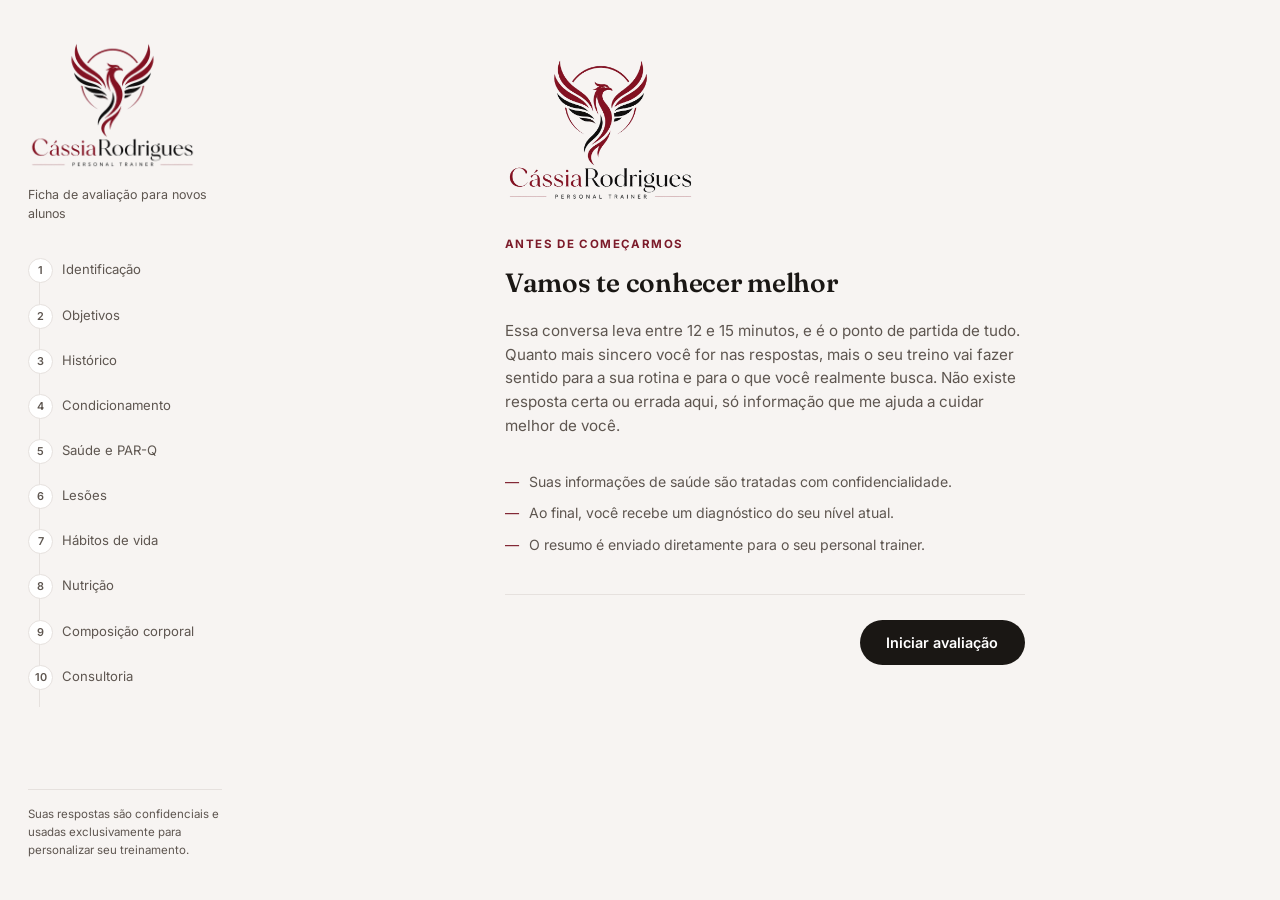
==== anamnese.html @ 3955c129 "Add files via upload" ====
<!DOCTYPE html>
<html lang="pt-BR">
<head>
<meta charset="UTF-8">
<meta name="viewport" content="width=device-width, initial-scale=1.0">
<title>Ficha de Avaliação — Anamnese do Aluno</title>
<style>
  @import url('https://fonts.googleapis.com/css2?family=Fraunces:opsz,wght@9..144,400;9..144,500;9..144,600;9..144,700&family=Inter:wght@400;500;600;700&display=swap');

  :root{
    --bg: #F7F4F2;
    --paper: #FFFFFF;
    --ink: #1A1714;
    --ink-soft: #5E5650;
    --pine: #1A1714;
    --pine-soft: #ECE7E4;
    --accent: #7C1B2A;
    --accent-soft: #F2E1E3;
    --alert: #A8591C;
    --alert-soft: #F4E6D7;
    --ok: #3E6650;
    --ok-soft: #DEEAE1;
    --line: #E6E1DE;
    --radius: 16px;
    --radius-sm: 10px;
    --shadow: 0 1px 2px rgba(26,23,20,.04), 0 8px 24px rgba(26,23,20,.06);
  }

  *{ box-sizing: border-box; }
  html,body{ margin:0; padding:0; }
  body{
    background: var(--bg);
    color: var(--ink);
    font-family: 'Inter', system-ui, -apple-system, sans-serif;
    line-height: 1.55;
    -webkit-font-smoothing: antialiased;
  }
  h1,h2,h3{ font-family:'Fraunces', serif; font-weight:600; margin:0; letter-spacing:-.01em; }

  .app{
    display: flex;
    min-height: 100vh;
  }

  /* ---------- RAIL (desktop) ---------- */
  .rail{
    width: 250px;
    flex-shrink: 0;
    padding: 2.5rem 1.75rem;
    position: sticky;
    top: 0;
    align-self: flex-start;
    height: 100vh;
    display: flex;
    flex-direction: column;
  }
  .rail-brand{
    width: 168px;
    margin-bottom: .9rem;
    display: block;
  }
  .rail-sub{
    font-size: .78rem;
    color: var(--ink-soft);
    margin-bottom: 2.25rem;
    max-width: 180px;
  }
  .rail-steps{
    list-style: none;
    margin: 0; padding: 0;
    position: relative;
  }
  .rail-steps::before{
    content:'';
    position:absolute;
    left: 11px; top: 4px; bottom: 4px;
    width: 1px;
    background: var(--line);
  }
  .rail-step{
    position: relative;
    padding: 0 0 1.55rem 2.1rem;
    font-size: .82rem;
    color: var(--ink-soft);
    transition: color .2s ease;
  }
  .rail-step::before{
    content: attr(data-num);
    position: absolute;
    left: 0; top: -1px;
    width: 23px; height: 23px;
    border-radius: 50%;
    border: 1px solid var(--line);
    background: var(--paper);
    color: var(--ink-soft);
    font-size: .68rem;
    font-weight: 600;
    display: flex;
    align-items: center;
    justify-content: center;
    transition: all .2s ease;
  }
  .rail-step.is-active{ color: var(--ink); font-weight: 600; }
  .rail-step.is-active::before{ background: var(--pine); border-color: var(--pine); color: #fff; }
  .rail-step.is-done{ color: var(--ink-soft); }
  .rail-step.is-done::before{ content:'✓'; background: var(--pine-soft); border-color: var(--pine-soft); color: var(--pine); }
  .rail-foot{
    margin-top: auto;
    font-size: .72rem;
    color: var(--ink-soft);
    border-top: 1px solid var(--line);
    padding-top: 1rem;
  }

  /* ---------- MOBILE TOP BAR ---------- */
  .topbar{ display:none; }

  /* ---------- STAGE ---------- */
  .stage{
    flex: 1;
    display: flex;
    justify-content: center;
    padding: 3.5rem 2rem 5rem;
  }
  .step{
    display:none;
    width: 100%;
    max-width: 620px;
  }
  .step.active{
    display:block;
    animation: rise .35s ease both;
  }
  @keyframes rise{
    from{ opacity:0; transform: translateY(8px); }
    to{ opacity:1; transform: translateY(0); }
  }
  @media (prefers-reduced-motion: reduce){
    .step.active{ animation:none; }
  }

  .eyebrow{
    font-size: .72rem;
    letter-spacing: .12em;
    text-transform: uppercase;
    color: var(--accent);
    font-weight: 700;
    margin-bottom: .6rem;
  }
  .step h2{ font-size: 1.65rem; color: var(--pine); margin-bottom: .4rem; }
  .step-intro{ color: var(--ink-soft); font-size: .95rem; margin-bottom: 2.1rem; max-width: 520px; }

  .field{ margin-bottom: 1.6rem; }
  .field label.flabel, .field legend{
    display:block;
    font-size: .88rem;
    font-weight: 600;
    margin-bottom: .5rem;
    color: var(--ink);
  }
  .field .hint{ font-size:.78rem; color: var(--ink-soft); margin-top: .35rem; }
  fieldset{ border:none; padding:0; margin:0; }

  input[type=text], input[type=email], input[type=tel], input[type=number], input[type=date], textarea, select{
    width: 100%;
    padding: .75rem .9rem;
    border: 1px solid var(--line);
    border-radius: var(--radius-sm);
    background: var(--paper);
    font-family: inherit;
    font-size: .95rem;
    color: var(--ink);
    transition: border-color .15s ease, box-shadow .15s ease;
  }
  textarea{ min-height: 88px; resize: vertical; }
  input:focus, textarea:focus, select:focus{
    outline: none;
    border-color: var(--pine);
    box-shadow: 0 0 0 3px var(--pine-soft);
  }

  input[type=file]{
    width: 100%;
    padding: .65rem .9rem;
    border: 1px dashed var(--line);
    border-radius: var(--radius-sm);
    background: var(--paper);
    font-family: inherit;
    font-size: .85rem;
    color: var(--ink-soft);
  }
  .foto-preview{
    margin-top: .6rem;
    display: none;
    align-items: center;
    gap: .7rem;
  }
  .foto-preview.show{ display:flex; }
  .foto-preview img{
    width: 56px; height: 56px;
    object-fit: cover;
    border-radius: var(--radius-sm);
    border: 1px solid var(--line);
  }
  .foto-preview span{ font-size: .8rem; color: var(--ink-soft); }

  .row2{ display:grid; grid-template-columns: 1fr 1fr; gap: 1rem; }

  .chip-group{ display:flex; flex-wrap:wrap; gap:.55rem; }
  .chip{ position:relative; }
  .chip input{ position:absolute; opacity:0; width:1px; height:1px; }
  .chip label{
    display:block;
    cursor:pointer;
    padding: .58rem 1.05rem;
    border: 1px solid var(--line);
    border-radius: 999px;
    font-size: .85rem;
    background: var(--paper);
    color: var(--ink);
    transition: all .15s ease;
  }
  .chip input:checked + label{
    background: var(--pine);
    border-color: var(--pine);
    color: #fff;
  }
  .chip input:focus-visible + label{ box-shadow: 0 0 0 3px var(--pine-soft); }

  .range-wrap{ display:flex; align-items:center; gap: 1rem; }
  input[type=range]{
    flex:1;
    -webkit-appearance: none;
    height: 4px;
    background: var(--line);
    border-radius: 4px;
  }
  input[type=range]::-webkit-slider-thumb{
    -webkit-appearance:none;
    width:18px; height:18px;
    border-radius:50%;
    background: var(--accent);
    cursor:pointer;
    border: 3px solid var(--paper);
    box-shadow: 0 0 0 1px var(--accent);
  }
  input[type=range]::-moz-range-thumb{
    width:18px; height:18px;
    border-radius:50%;
    background: var(--accent);
    cursor:pointer;
    border: 3px solid var(--paper);
    box-shadow: 0 0 0 1px var(--accent);
  }
  .range-value{
    min-width: 34px;
    text-align:center;
    font-weight: 700;
    color: var(--pine);
    font-size: .9rem;
  }

  .conditional{ margin-top: .9rem; padding-left: 0; border-left: 2px solid var(--pine-soft); padding-left: 1rem; }
  .hidden{ display:none !important; }

  .check-term{ display:flex; gap:.7rem; align-items:flex-start; font-size:.85rem; color: var(--ink-soft); }
  .check-term input{ margin-top: .2rem; }

  .nav-actions{
    display:flex;
    justify-content: space-between;
    align-items:center;
    margin-top: 2.4rem;
    padding-top: 1.6rem;
    border-top: 1px solid var(--line);
  }
  .btn{
    font-family: inherit;
    font-size: .9rem;
    font-weight: 600;
    padding: .8rem 1.6rem;
    border-radius: 999px;
    border: 1px solid transparent;
    cursor: pointer;
    transition: transform .12s ease, opacity .15s ease;
  }
  .btn:active{ transform: scale(.97); }
  .btn-primary{ background: var(--pine); color:#fff; }
  .btn-primary:hover{ opacity:.92; }
  .btn-ghost{ background: transparent; color: var(--ink-soft); border-color: var(--line); }
  .btn-ghost:hover{ color: var(--ink); }
  .btn-accent{ background: var(--accent); color:#fff; }
  .btn[disabled]{ opacity:.45; cursor:not-allowed; }
  .error-msg{ color: var(--alert); font-size: .8rem; margin-top:.5rem; display:none; }
  .error-msg.show{ display:block; }

  /* ---------- COVER ---------- */
  .cover-logo{
    width: 190px;
    margin-bottom: 1.6rem;
  }
  .result-logo{
    width: 86px;
    margin-bottom: 1rem;
  }
  .cover-list{ margin: 1.8rem 0 0; padding:0; list-style:none; display:grid; gap:.6rem; }
  .cover-list li{ font-size:.88rem; color: var(--ink-soft); display:flex; gap:.6rem; }
  .cover-list li::before{ content:'—'; color: var(--accent); }

  /* ---------- RESULT ---------- */
  .result-card{
    background: var(--paper);
    border: 1px solid var(--line);
    border-radius: var(--radius);
    padding: 2.4rem;
    box-shadow: var(--shadow);
  }
  .result-top{ display:flex; align-items:center; gap: 1.4rem; margin-bottom: 1.6rem; }
  .level-badge{
    width: 92px; height: 92px;
    border-radius: 50%;
    border: 2px solid var(--accent);
    display:flex; flex-direction:column; align-items:center; justify-content:center;
    flex-shrink:0;
  }
  .level-badge .lv-eyebrow{ font-size: .58rem; letter-spacing:.08em; color: var(--accent); text-transform:uppercase; font-weight:700; }
  .level-badge .lv-name{ font-family:'Fraunces',serif; font-size: .95rem; font-weight:700; color: var(--pine); text-align:center; line-height:1.1; margin-top:.15rem; }

  .flag-banner{
    display:flex; gap:.7rem; align-items:flex-start;
    padding: .95rem 1.1rem;
    border-radius: var(--radius-sm);
    font-size: .85rem;
    margin: 1.1rem 0;
  }
  .flag-alert{ background: var(--alert-soft); color: var(--alert); }
  .flag-ok{ background: var(--ok-soft); color: var(--ok); }

  .summary-grid{ display:grid; gap: .9rem; margin: 1.4rem 0; }
  .summary-row{ display:grid; grid-template-columns: 170px 1fr; gap: 1rem; font-size: .88rem; border-bottom: 1px dashed var(--line); padding-bottom: .6rem; }
  .summary-row b{ color: var(--ink-soft); font-weight: 600; }
  .summary-row span{ color: var(--ink); }

  .send-row{ display:flex; flex-wrap:wrap; gap: .7rem; margin-top: 1.8rem; }
  .toast{
    position: fixed; bottom: 1.6rem; left: 50%; transform: translateX(-50%) translateY(20px);
    background: var(--pine); color:#fff; padding: .7rem 1.3rem; border-radius: 999px;
    font-size: .85rem; opacity:0; transition: all .25s ease; pointer-events:none; z-index: 50;
  }
  .toast.show{ opacity:1; transform: translateX(-50%) translateY(0); }

  @media (max-width: 880px){
    .rail{ display:none; }
    .topbar{
      display:block;
      position: sticky; top:0; z-index: 10;
      background: var(--bg);
      padding: 1.1rem 1.4rem .9rem;
      border-bottom: 1px solid var(--line);
    }
    .topbar-row{ display:flex; justify-content:space-between; align-items:baseline; margin-bottom:.55rem; }
    .topbar-brand{ font-family:'Fraunces',serif; font-weight:600; color:var(--pine); font-size:.95rem; display:flex; align-items:center; gap:.5rem; }
    .topbar-logo-icon{ width: 24px; height:auto; }
    .topbar-step{ font-size:.75rem; color:var(--ink-soft); }
    .topbar-bar{ height:4px; background: var(--line); border-radius:4px; overflow:hidden; }
    .topbar-fill{ height:100%; background: var(--accent); width:0%; transition: width .3s ease; }
    .stage{ padding: 2.2rem 1.3rem 4rem; }
    .row2{ grid-template-columns: 1fr; }
    .summary-row{ grid-template-columns: 1fr; }
    .result-card{ padding: 1.6rem; }
  }

  @media print{
    .rail, .topbar, .nav-actions, .send-row{ display:none !important; }
    body{ background:#fff; }
    .stage{ padding: 0; }
    .result-card{ box-shadow:none; border:none; }
  }
</style>
</head>
<body>

<div class="topbar" id="topbar">
  <div class="topbar-row">
    <span class="topbar-brand"><img class="topbar-logo-icon" src="[data-uri]" alt="">Ficha de Avaliação</span>
    <span class="topbar-step" id="topbarStepLabel">Início</span>
  </div>
  <div class="topbar-bar"><div class="topbar-fill" id="topbarFill"></div></div>
</div>

<div class="app">

  <aside class="rail">
    <img class="rail-brand" src="[data-uri]" alt="Cássia Rodrigues Personal Trainer">
    <div class="rail-sub">Ficha de avaliação para novos alunos</div>
    <ol class="rail-steps" id="railSteps">
      <li class="rail-step" data-num="1" data-step="1">Identificação</li>
      <li class="rail-step" data-num="2" data-step="2">Objetivos</li>
      <li class="rail-step" data-num="3" data-step="3">Histórico</li>
      <li class="rail-step" data-num="4" data-step="4">Condicionamento</li>
      <li class="rail-step" data-num="5" data-step="5">Saúde e PAR-Q</li>
      <li class="rail-step" data-num="6" data-step="6">Lesões</li>
      <li class="rail-step" data-num="7" data-step="7">Hábitos de vida</li>
      <li class="rail-step" data-num="8" data-step="8">Nutrição</li>
      <li class="rail-step" data-num="9" data-step="9">Composição corporal</li>
      <li class="rail-step" data-num="10" data-step="10">Consultoria</li>
    </ol>
    <div class="rail-foot">Suas respostas são confidenciais e usadas exclusivamente para personalizar seu treinamento.</div>
  </aside>

  <main class="stage">
    <form id="anamneseForm" novalidate>

      <!-- STEP 0 — COVER -->
      <section class="step active" data-step="0">
        <img class="cover-logo" src="[data-uri]" alt="Cássia Rodrigues Personal Trainer">
        <div class="eyebrow">Antes de começarmos</div>
        <h2>Vamos te conhecer melhor</h2>
        <p class="step-intro">
          Essa conversa leva entre 12 e 15 minutos, e é o ponto de partida de tudo. Quanto mais sincero você
          for nas respostas, mais o seu treino vai fazer sentido para a sua rotina e para o que você realmente
          busca. Não existe resposta certa ou errada aqui, só informação que me ajuda a cuidar melhor de você.
        </p>
        <ul class="cover-list">
          <li>Suas informações de saúde são tratadas com confidencialidade.</li>
          <li>Ao final, você recebe um diagnóstico do seu nível atual.</li>
          <li>O resumo é enviado diretamente para o seu personal trainer.</li>
        </ul>
        <div class="nav-actions" style="justify-content:flex-end;">
          <button type="button" class="btn btn-primary" data-next>Iniciar avaliação</button>
        </div>
      </section>

      <!-- STEP 1 — IDENTIFICAÇÃO -->
      <section class="step" data-step="1">
        <div class="eyebrow">Bloco 01 — Identificação</div>
        <h2>Quem é você</h2>
        <p class="step-intro">Dados pessoais e rotina profissional.</p>

        <div class="field">
          <label class="flabel" for="nome">Nome completo</label>
          <input type="text" id="nome" name="nome" required autocomplete="name">
        </div>

        <div class="row2">
          <div class="field">
            <label class="flabel" for="nascimento">Data de nascimento</label>
            <input type="date" id="nascimento" name="nascimento" required>
            <div class="hint" id="idadeDisplay">Idade: —</div>
          </div>
          <div class="field">
            <label class="flabel" for="cidadeEstado">Cidade / Estado</label>
            <input type="text" id="cidadeEstado" name="cidadeEstado" placeholder="Ex.: Belém, PA">
          </div>
        </div>

        <div class="field">
          <div class="flabel">Sexo biológico (referência para cálculos de saúde)</div>
          <div class="chip-group">
            <div class="chip"><input type="radio" name="sexo" id="sexoM" value="Masculino" required><label for="sexoM">Masculino</label></div>
            <div class="chip"><input type="radio" name="sexo" id="sexoF" value="Feminino"><label for="sexoF">Feminino</label></div>
            <div class="chip"><input type="radio" name="sexo" id="sexoN" value="Prefiro não informar"><label for="sexoN">Prefiro não informar</label></div>
          </div>
        </div>

        <div class="row2">
          <div class="field">
            <label class="flabel" for="telefone">Telefone / WhatsApp</label>
            <input type="tel" id="telefone" name="telefone" placeholder="(00) 00000-0000" required>
          </div>
          <div class="field">
            <label class="flabel" for="email">E-mail</label>
            <input type="email" id="email" name="email" required>
          </div>
        </div>

        <div class="field">
          <label class="flabel" for="profissao">Profissão</label>
          <input type="text" id="profissao" name="profissao">
        </div>

        <hr style="border:none;border-top:1px solid var(--line); margin:1.8rem 0;">
        <div class="eyebrow" style="margin-bottom:1rem;">Rotina profissional</div>

        <div class="row2">
          <div class="field">
            <div class="flabel">Trabalho sentado?</div>
            <div class="chip-group">
              <div class="chip"><input type="radio" name="trabalhoSentado" id="ts1" value="Sim" required><label for="ts1">Sim</label></div>
              <div class="chip"><input type="radio" name="trabalhoSentado" id="ts2" value="Não"><label for="ts2">Não</label></div>
            </div>
          </div>
          <div class="field">
            <div class="flabel">Trabalho em pé?</div>
            <div class="chip-group">
              <div class="chip"><input type="radio" name="trabalhoEmPe" id="tp1" value="Sim" required><label for="tp1">Sim</label></div>
              <div class="chip"><input type="radio" name="trabalhoEmPe" id="tp2" value="Não"><label for="tp2">Não</label></div>
            </div>
          </div>
        </div>

        <div class="row2">
          <div class="field">
            <div class="flabel">Trabalho braçal?</div>
            <div class="chip-group">
              <div class="chip"><input type="radio" name="trabalhoBracal" id="tb1" value="Sim" required><label for="tb1">Sim</label></div>
              <div class="chip"><input type="radio" name="trabalhoBracal" id="tb2" value="Não"><label for="tb2">Não</label></div>
            </div>
          </div>
          <div class="field">
            <label class="flabel" for="horasTrabalho">Quantas horas trabalha por dia?</label>
            <input type="number" id="horasTrabalho" name="horasTrabalho" min="0" max="24" step="0.5">
          </div>
        </div>

        <div class="nav-actions">
          <button type="button" class="btn btn-ghost" data-prev>Voltar</button>
          <button type="button" class="btn btn-primary" data-next>Avançar</button>
        </div>
      </section>

      <!-- STEP 2 — OBJETIVOS -->
      <section class="step" data-step="2">
        <div class="eyebrow">Bloco 02 — Objetivos</div>
        <h2>Agora, <span class="nome-aluno">você</span>, vamos falar de objetivos</h2>
        <p class="step-intro">Isso direciona todo o planejamento — da intensidade dos treinos à forma de medir progresso.</p>

        <div class="field">
          <div class="flabel">Objetivo principal</div>
          <div class="chip-group">
            <div class="chip"><input type="checkbox" name="objetivoPrincipal" id="op1" value="Emagrecimento"><label for="op1">Emagrecimento</label></div>
            <div class="chip"><input type="checkbox" name="objetivoPrincipal" id="op2" value="Hipertrofia"><label for="op2">Hipertrofia</label></div>
            <div class="chip"><input type="checkbox" name="objetivoPrincipal" id="op3" value="Definição muscular"><label for="op3">Definição muscular</label></div>
            <div class="chip"><input type="checkbox" name="objetivoPrincipal" id="op4" value="Saúde"><label for="op4">Saúde</label></div>
            <div class="chip"><input type="checkbox" name="objetivoPrincipal" id="op5" value="Performance esportiva"><label for="op5">Performance esportiva</label></div>
            <div class="chip"><input type="checkbox" name="objetivoPrincipal" id="op6" value="Reabilitação"><label for="op6">Reabilitação</label></div>
            <div class="chip"><input type="checkbox" name="objetivoPrincipal" id="op7" value="Qualidade de vida"><label for="op7">Qualidade de vida</label></div>
          </div>
          <div class="error-msg" data-error-for="objetivoPrincipal">Selecione pelo menos um objetivo.</div>
        </div>

        <div class="field">
          <div class="flabel">Objetivos secundários</div>
          <div class="chip-group">
            <div class="chip"><input type="checkbox" name="objetivosSecundarios" id="os1" value="Melhorar postura"><label for="os1">Melhorar postura</label></div>
            <div class="chip"><input type="checkbox" name="objetivosSecundarios" id="os2" value="Melhorar mobilidade"><label for="os2">Melhorar mobilidade</label></div>
            <div class="chip"><input type="checkbox" name="objetivosSecundarios" id="os3" value="Melhorar resistência"><label for="os3">Melhorar resistência</label></div>
            <div class="chip"><input type="checkbox" name="objetivosSecundarios" id="os4" value="Melhorar força"><label for="os4">Melhorar força</label></div>
            <div class="chip"><input type="checkbox" name="objetivosSecundarios" id="os5" value="Melhorar autoestima"><label for="os5">Melhorar autoestima</label></div>
          </div>
        </div>

        <div class="field">
          <label class="flabel" for="metaEspecifica">Meta específica</label>
          <textarea id="metaEspecifica" name="metaEspecifica" placeholder="Ex.: perder 10 kg, ganhar massa muscular, correr 5 km, participar de competição..."></textarea>
        </div>

        <div class="field">
          <div class="flabel">Prazo esperado</div>
          <div class="chip-group">
            <div class="chip"><input type="radio" name="prazo" id="prazo1" value="30 dias" required><label for="prazo1">30 dias</label></div>
            <div class="chip"><input type="radio" name="prazo" id="prazo2" value="90 dias"><label for="prazo2">90 dias</label></div>
            <div class="chip"><input type="radio" name="prazo" id="prazo3" value="6 meses"><label for="prazo3">6 meses</label></div>
            <div class="chip"><input type="radio" name="prazo" id="prazo4" value="12 meses"><label for="prazo4">12 meses</label></div>
            <div class="chip"><input type="radio" name="prazo" id="prazo5" value="Sem prazo"><label for="prazo5">Sem prazo</label></div>
          </div>
        </div>

        <div class="nav-actions">
          <button type="button" class="btn btn-ghost" data-prev>Voltar</button>
          <button type="button" class="btn btn-primary" data-next>Avançar</button>
        </div>
      </section>

      <!-- STEP 3 — HISTÓRICO DE TREINAMENTO -->
      <section class="step" data-step="3">
        <div class="eyebrow">Bloco 03 — Histórico de treinamento</div>
        <h2>O que você já viveu até aqui</h2>
        <p class="step-intro">Sua experiência prévia ajuda a calibrar o ponto de partida ideal.</p>

        <div class="field">
          <div class="flabel">Você já treinou?</div>
          <div class="chip-group">
            <div class="chip"><input type="radio" name="jaTreinou" id="jt1" value="Nunca" required><label for="jt1">Nunca</label></div>
            <div class="chip"><input type="radio" name="jaTreinou" id="jt2" value="Sim"><label for="jt2">Sim</label></div>
          </div>
        </div>

        <div class="conditional hidden" id="tempoPraticaWrap">
          <div class="field">
            <div class="flabel">Há quanto tempo?</div>
            <div class="chip-group">
              <div class="chip"><input type="radio" name="tempoPratica" id="tp_a" value="Menos de 6 meses"><label for="tp_a">Menos de 6 meses</label></div>
              <div class="chip"><input type="radio" name="tempoPratica" id="tp_b" value="6 meses a 1 ano"><label for="tp_b">6 meses a 1 ano</label></div>
              <div class="chip"><input type="radio" name="tempoPratica" id="tp_c" value="1 a 3 anos"><label for="tp_c">1 a 3 anos</label></div>
              <div class="chip"><input type="radio" name="tempoPratica" id="tp_d" value="Mais de 3 anos"><label for="tp_d">Mais de 3 anos</label></div>
            </div>
          </div>
        </div>

        <div class="field">
          <div class="flabel">Já treinou com personal trainer?</div>
          <div class="chip-group">
            <div class="chip"><input type="radio" name="jaTreinouPersonal" id="jtp1" value="Sim" required><label for="jtp1">Sim</label></div>
            <div class="chip"><input type="radio" name="jaTreinouPersonal" id="jtp2" value="Não"><label for="jtp2">Não</label></div>
          </div>
        </div>

        <div class="field">
          <div class="flabel">Quantas vezes por semana treina atualmente?</div>
          <div class="chip-group">
            <div class="chip"><input type="radio" name="frequenciaAtual" id="fa0" value="0" required><label for="fa0">0</label></div>
            <div class="chip"><input type="radio" name="frequenciaAtual" id="fa1" value="1 a 2"><label for="fa1">1 a 2</label></div>
            <div class="chip"><input type="radio" name="frequenciaAtual" id="fa2" value="3 a 4"><label for="fa2">3 a 4</label></div>
            <div class="chip"><input type="radio" name="frequenciaAtual" id="fa3" value="5 ou mais"><label for="fa3">5 ou mais</label></div>
          </div>
        </div>

        <div class="field">
          <div class="flabel">Modalidades praticadas</div>
          <div class="chip-group">
            <div class="chip"><input type="checkbox" name="modalidades" id="mo1" value="Musculação"><label for="mo1">Musculação</label></div>
            <div class="chip"><input type="checkbox" name="modalidades" id="mo2" value="Corrida"><label for="mo2">Corrida</label></div>
            <div class="chip"><input type="checkbox" name="modalidades" id="mo3" value="Crossfit"><label for="mo3">Crossfit</label></div>
            <div class="chip"><input type="checkbox" name="modalidades" id="mo4" value="Futebol"><label for="mo4">Futebol</label></div>
            <div class="chip"><input type="checkbox" name="modalidades" id="mo5" value="Ciclismo"><label for="mo5">Ciclismo</label></div>
            <div class="chip"><input type="checkbox" name="modalidades" id="mo6" value="Lutas"><label for="mo6">Lutas</label></div>
            <div class="chip"><input type="checkbox" name="modalidades" id="mo7" value="Outro"><label for="mo7">Outro</label></div>
          </div>
        </div>
        <div class="field">
          <label class="flabel" for="modalidadeOutro">Se marcou "Outro", qual?</label>
          <input type="text" id="modalidadeOutro" name="modalidadeOutro">
        </div>

        <div class="nav-actions">
          <button type="button" class="btn btn-ghost" data-prev>Voltar</button>
          <button type="button" class="btn btn-primary" data-next>Avançar</button>
        </div>
      </section>

      <!-- STEP 4 — AVALIAÇÃO DE CONDICIONAMENTO -->
      <section class="step" data-step="4">
        <div class="eyebrow">Bloco 04 — Avaliação de condicionamento</div>
        <h2>Onde você está agora</h2>
        <p class="step-intro">Base para calibrar a intensidade inicial do seu treino.</p>

        <div class="field">
          <label class="flabel" for="autoavaliacaoFisica">De 0 a 10, como você avalia seu condicionamento físico hoje?</label>
          <div class="range-wrap">
            <input type="range" id="autoavaliacaoFisica" name="autoavaliacaoFisica" min="0" max="10" value="5">
            <span class="range-value" id="autoavaliacaoFisicaValue">5</span>
          </div>
        </div>

        <div class="field">
          <div class="flabel">Você consegue:</div>
          <div class="chip-group">
            <div class="chip"><input type="checkbox" name="consegue" id="cg1" value="Caminhar 30 minutos"><label for="cg1">Caminhar 30 minutos</label></div>
            <div class="chip"><input type="checkbox" name="consegue" id="cg2" value="Correr 5 minutos"><label for="cg2">Correr 5 minutos</label></div>
            <div class="chip"><input type="checkbox" name="consegue" id="cg3" value="Subir escadas sem parar"><label for="cg3">Subir escadas sem parar</label></div>
            <div class="chip"><input type="checkbox" name="consegue" id="cg4" value="Fazer 10 agachamentos"><label for="cg4">Fazer 10 agachamentos</label></div>
            <div class="chip"><input type="checkbox" name="consegue" id="cg5" value="Fazer prancha 30 segundos"><label for="cg5">Fazer prancha 30 segundos</label></div>
          </div>
        </div>

        <div class="field">
          <div class="flabel">Como classifica sua resistência?</div>
          <div class="chip-group">
            <div class="chip"><input type="radio" name="resistencia" id="re1" value="Muito baixa" required><label for="re1">Muito baixa</label></div>
            <div class="chip"><input type="radio" name="resistencia" id="re2" value="Baixa"><label for="re2">Baixa</label></div>
            <div class="chip"><input type="radio" name="resistencia" id="re3" value="Média"><label for="re3">Média</label></div>
            <div class="chip"><input type="radio" name="resistencia" id="re4" value="Boa"><label for="re4">Boa</label></div>
            <div class="chip"><input type="radio" name="resistencia" id="re5" value="Excelente"><label for="re5">Excelente</label></div>
          </div>
        </div>

        <div class="nav-actions">
          <button type="button" class="btn btn-ghost" data-prev>Voltar</button>
          <button type="button" class="btn btn-primary" data-next>Avançar</button>
        </div>
      </section>

      <!-- STEP 5 — SAÚDE E PAR-Q -->
      <section class="step" data-step="5">
        <div class="eyebrow">Bloco 05 — Saúde e PAR-Q</div>
        <h2>Vamos falar de saúde com calma, <span class="nome-aluno">você</span></h2>
        <p class="step-intro">As perguntas a seguir seguem um protocolo usado no mundo inteiro antes de qualquer pessoa começar a treinar — é proteção, não burocracia.</p>

        <div class="field">
          <div class="flabel">Possui diagnóstico de:</div>
          <div class="chip-group">
            <div class="chip"><input type="checkbox" name="diagnosticos" id="dg1" value="Hipertensão"><label for="dg1">Hipertensão</label></div>
            <div class="chip"><input type="checkbox" name="diagnosticos" id="dg2" value="Diabetes"><label for="dg2">Diabetes</label></div>
            <div class="chip"><input type="checkbox" name="diagnosticos" id="dg3" value="Asma"><label for="dg3">Asma</label></div>
            <div class="chip"><input type="checkbox" name="diagnosticos" id="dg4" value="Colesterol alto"><label for="dg4">Colesterol alto</label></div>
            <div class="chip"><input type="checkbox" name="diagnosticos" id="dg5" value="Problemas cardíacos"><label for="dg5">Problemas cardíacos</label></div>
            <div class="chip"><input type="checkbox" name="diagnosticos" id="dg6" value="Tireoide"><label for="dg6">Tireoide</label></div>
            <div class="chip"><input type="checkbox" name="diagnosticos" id="dg7" value="Ansiedade"><label for="dg7">Ansiedade</label></div>
            <div class="chip"><input type="checkbox" name="diagnosticos" id="dg8" value="Outro"><label for="dg8">Outro</label></div>
            <div class="chip"><input type="checkbox" name="diagnosticos" id="dg9" value="Não"><label for="dg9">Não</label></div>
          </div>
        </div>
        <div class="field">
          <label class="flabel" for="diagnosticoOutro">Se marcou "Outro", qual?</label>
          <input type="text" id="diagnosticoOutro" name="diagnosticoOutro">
        </div>

        <div class="row2">
          <div class="field">
            <label class="flabel" for="medicamentos">Faz uso de medicamentos? Quais?</label>
            <textarea id="medicamentos" name="medicamentos"></textarea>
          </div>
          <div class="field">
            <label class="flabel" for="cirurgias">Cirurgias realizadas? Quais e quando?</label>
            <textarea id="cirurgias" name="cirurgias"></textarea>
          </div>
        </div>

        <div class="field">
          <div class="flabel">Histórico familiar</div>
          <div class="chip-group">
            <div class="chip"><input type="checkbox" name="historicoFamiliar" id="hf1" value="Infarto"><label for="hf1">Infarto</label></div>
            <div class="chip"><input type="checkbox" name="historicoFamiliar" id="hf2" value="AVC"><label for="hf2">AVC</label></div>
            <div class="chip"><input type="checkbox" name="historicoFamiliar" id="hf3" value="Diabetes"><label for="hf3">Diabetes</label></div>
            <div class="chip"><input type="checkbox" name="historicoFamiliar" id="hf4" value="Hipertensão"><label for="hf4">Hipertensão</label></div>
            <div class="chip"><input type="checkbox" name="historicoFamiliar" id="hf5" value="Obesidade"><label for="hf5">Obesidade</label></div>
            <div class="chip"><input type="checkbox" name="historicoFamiliar" id="hf6" value="Não"><label for="hf6">Não</label></div>
          </div>
        </div>

        <hr style="border:none;border-top:1px solid var(--line); margin:1.8rem 0;">
        <div class="eyebrow" style="margin-bottom:1rem;">Questionário PAR-Q</div>

        <div class="field">
          <div class="flabel">Algum médico já disse que você possui um problema cardíaco e recomendou atividade física apenas sob supervisão?</div>
          <div class="chip-group">
            <div class="chip"><input type="radio" name="parq1" id="p1s" value="Sim" required><label for="p1s">Sim</label></div>
            <div class="chip"><input type="radio" name="parq1" id="p1n" value="Não"><label for="p1n">Não</label></div>
          </div>
        </div>
        <div class="field">
          <div class="flabel">Você sente dor no peito ao praticar atividade física?</div>
          <div class="chip-group">
            <div class="chip"><input type="radio" name="parq2" id="p2s" value="Sim" required><label for="p2s">Sim</label></div>
            <div class="chip"><input type="radio" name="parq2" id="p2n" value="Não"><label for="p2n">Não</label></div>
          </div>
        </div>
        <div class="field">
          <div class="flabel">No último mês, sentiu dor no peito mesmo sem praticar atividade física?</div>
          <div class="chip-group">
            <div class="chip"><input type="radio" name="parq3" id="p3s" value="Sim" required><label for="p3s">Sim</label></div>
            <div class="chip"><input type="radio" name="parq3" id="p3n" value="Não"><label for="p3n">Não</label></div>
          </div>
        </div>
        <div class="field">
          <div class="flabel">Você perde o equilíbrio por tontura ou já perdeu a consciência?</div>
          <div class="chip-group">
            <div class="chip"><input type="radio" name="parq4" id="p4s" value="Sim" required><label for="p4s">Sim</label></div>
            <div class="chip"><input type="radio" name="parq4" id="p4n" value="Não"><label for="p4n">Não</label></div>
          </div>
        </div>
        <div class="field">
          <div class="flabel">Possui algum problema ósseo ou articular que poderia se agravar com a atividade física?</div>
          <div class="chip-group">
            <div class="chip"><input type="radio" name="parq5" id="p5s" value="Sim" required><label for="p5s">Sim</label></div>
            <div class="chip"><input type="radio" name="parq5" id="p5n" value="Não"><label for="p5n">Não</label></div>
          </div>
        </div>
        <div class="field">
          <div class="flabel">Atualmente toma medicamento para pressão arterial ou problema cardíaco?</div>
          <div class="chip-group">
            <div class="chip"><input type="radio" name="parq6" id="p6s" value="Sim" required><label for="p6s">Sim</label></div>
            <div class="chip"><input type="radio" name="parq6" id="p6n" value="Não"><label for="p6n">Não</label></div>
          </div>
        </div>
        <div class="field">
          <div class="flabel">Conhece algum outro motivo pelo qual não deveria praticar atividade física sem orientação médica?</div>
          <div class="chip-group">
            <div class="chip"><input type="radio" name="parq7" id="p7s" value="Sim" required><label for="p7s">Sim</label></div>
            <div class="chip"><input type="radio" name="parq7" id="p7n" value="Não"><label for="p7n">Não</label></div>
          </div>
        </div>

        <div class="nav-actions">
          <button type="button" class="btn btn-ghost" data-prev>Voltar</button>
          <button type="button" class="btn btn-primary" data-next>Avançar</button>
        </div>
      </section>

      <!-- STEP 6 — LESÕES E LIMITAÇÕES -->
      <section class="step" data-step="6">
        <div class="eyebrow">Bloco 06 — Lesões e limitações</div>
        <h2>Vamos cuidar do seu corpo com atenção, <span class="nome-aluno">você</span></h2>
        <p class="step-intro">Se você carrega alguma dor ou lesão, é importante eu saber — não para te limitar, mas para treinar com você de forma inteligente.</p>

        <div class="field">
          <div class="flabel">Possui lesão atual?</div>
          <div class="chip-group">
            <div class="chip"><input type="radio" name="lesaoAtual" id="la1" value="Sim" required><label for="la1">Sim</label></div>
            <div class="chip"><input type="radio" name="lesaoAtual" id="la2" value="Não"><label for="la2">Não</label></div>
          </div>
        </div>

        <div class="conditional hidden" id="lesaoDetalheWrap">
          <div class="field">
            <div class="flabel">Região</div>
            <div class="chip-group">
              <div class="chip"><input type="checkbox" name="lesaoRegiao" id="lr1" value="Ombro"><label for="lr1">Ombro</label></div>
              <div class="chip"><input type="checkbox" name="lesaoRegiao" id="lr2" value="Coluna"><label for="lr2">Coluna</label></div>
              <div class="chip"><input type="checkbox" name="lesaoRegiao" id="lr3" value="Joelho"><label for="lr3">Joelho</label></div>
              <div class="chip"><input type="checkbox" name="lesaoRegiao" id="lr4" value="Quadril"><label for="lr4">Quadril</label></div>
              <div class="chip"><input type="checkbox" name="lesaoRegiao" id="lr5" value="Tornozelo"><label for="lr5">Tornozelo</label></div>
              <div class="chip"><input type="checkbox" name="lesaoRegiao" id="lr6" value="Outra"><label for="lr6">Outra</label></div>
            </div>
          </div>
          <div class="field">
            <label class="flabel" for="lesaoDetalhe">Detalhe (região exata, histórico, tratamento)</label>
            <textarea id="lesaoDetalhe" name="lesaoDetalhe"></textarea>
          </div>
          <div class="field">
            <label class="flabel" for="dorIntensidade">Intensidade da dor (0 = nenhuma, 10 = intensa)</label>
            <div class="range-wrap">
              <input type="range" id="dorIntensidade" name="dorIntensidade" min="0" max="10" value="3">
              <span class="range-value" id="dorIntensidadeValue">3</span>
            </div>
          </div>
        </div>

        <div class="field">
          <div class="flabel">A lesão teve diagnóstico médico?</div>
          <div class="chip-group">
            <div class="chip"><input type="radio" name="diagnosticoMedico" id="dm1" value="Sim" required><label for="dm1">Sim</label></div>
            <div class="chip"><input type="radio" name="diagnosticoMedico" id="dm2" value="Não"><label for="dm2">Não</label></div>
          </div>
        </div>

        <div class="field">
          <div class="flabel">Tem restrição de movimentos?</div>
          <div class="chip-group">
            <div class="chip"><input type="radio" name="restricaoMovimento" id="rm1" value="Sim" required><label for="rm1">Sim</label></div>
            <div class="chip"><input type="radio" name="restricaoMovimento" id="rm2" value="Não"><label for="rm2">Não</label></div>
          </div>
        </div>

        <div class="nav-actions">
          <button type="button" class="btn btn-ghost" data-prev>Voltar</button>
          <button type="button" class="btn btn-primary" data-next>Avançar</button>
        </div>
      </section>

      <!-- STEP 7 — HÁBITOS DE VIDA -->
      <section class="step" data-step="7">
        <div class="eyebrow">Bloco 07 — Hábitos de vida</div>
        <h2>Sua rotina no dia a dia</h2>
        <p class="step-intro">Sono, estresse e hidratação influenciam diretamente sua capacidade de recuperação.</p>

        <div class="row2">
          <div class="field">
            <label class="flabel" for="horasSono">Horas de sono por noite</label>
            <input type="number" id="horasSono" name="horasSono" min="0" max="14" step="0.5">
          </div>
          <div class="field">
            <div class="flabel">Qualidade do sono</div>
            <div class="chip-group">
              <div class="chip"><input type="radio" name="qualidadeSono" id="qs1" value="Boa" required><label for="qs1">Boa</label></div>
              <div class="chip"><input type="radio" name="qualidadeSono" id="qs2" value="Regular"><label for="qs2">Regular</label></div>
              <div class="chip"><input type="radio" name="qualidadeSono" id="qs3" value="Ruim"><label for="qs3">Ruim</label></div>
            </div>
          </div>
        </div>

        <div class="row2">
          <div class="field">
            <div class="flabel">Ronca?</div>
            <div class="chip-group">
              <div class="chip"><input type="radio" name="ronca" id="rc1" value="Sim" required><label for="rc1">Sim</label></div>
              <div class="chip"><input type="radio" name="ronca" id="rc2" value="Não"><label for="rc2">Não</label></div>
            </div>
          </div>
          <div class="field">
            <div class="flabel">Acorda cansado?</div>
            <div class="chip-group">
              <div class="chip"><input type="radio" name="acordaCansado" id="ac1" value="Sim" required><label for="ac1">Sim</label></div>
              <div class="chip"><input type="radio" name="acordaCansado" id="ac2" value="Não"><label for="ac2">Não</label></div>
            </div>
          </div>
        </div>

        <div class="field">
          <div class="flabel">Usa remédios para dormir?</div>
          <div class="chip-group">
            <div class="chip"><input type="radio" name="remedioDormir" id="rd1" value="Sim" required><label for="rd1">Sim</label></div>
            <div class="chip"><input type="radio" name="remedioDormir" id="rd2" value="Não"><label for="rd2">Não</label></div>
          </div>
        </div>

        <div class="field">
          <label class="flabel" for="agua">Quantos litros de água bebe por dia?</label>
          <input type="number" id="agua" name="agua" min="0" max="10" step="0.1">
        </div>

        <div class="row2">
          <div class="field">
            <div class="flabel">Consumo de álcool</div>
            <div class="chip-group">
              <div class="chip"><input type="radio" name="alcool" id="al1" value="Nunca" required><label for="al1">Nunca</label></div>
              <div class="chip"><input type="radio" name="alcool" id="al2" value="Socialmente"><label for="al2">Socialmente</label></div>
              <div class="chip"><input type="radio" name="alcool" id="al3" value="Semanalmente"><label for="al3">Semanalmente</label></div>
              <div class="chip"><input type="radio" name="alcool" id="al4" value="Frequente"><label for="al4">Frequente</label></div>
            </div>
          </div>
          <div class="field">
            <div class="flabel">Tabagismo</div>
            <div class="chip-group">
              <div class="chip"><input type="radio" name="tabagismo" id="tg1" value="Nunca" required><label for="tg1">Nunca</label></div>
              <div class="chip"><input type="radio" name="tabagismo" id="tg2" value="Ex-fumante"><label for="tg2">Ex-fumante</label></div>
              <div class="chip"><input type="radio" name="tabagismo" id="tg3" value="Fumante"><label for="tg3">Fumante</label></div>
            </div>
          </div>
        </div>

        <div class="field">
          <label class="flabel" for="estresse">Nível de estresse no dia a dia (0 a 10)</label>
          <div class="range-wrap">
            <input type="range" id="estresse" name="estresse" min="0" max="10" value="5">
            <span class="range-value" id="estresseValue">5</span>
          </div>
        </div>

        <div class="field">
          <div class="flabel">Principal fonte de estresse</div>
          <div class="chip-group">
            <div class="chip"><input type="checkbox" name="fonteEstresse" id="fe1" value="Trabalho"><label for="fe1">Trabalho</label></div>
            <div class="chip"><input type="checkbox" name="fonteEstresse" id="fe2" value="Financeiro"><label for="fe2">Financeiro</label></div>
            <div class="chip"><input type="checkbox" name="fonteEstresse" id="fe3" value="Família"><label for="fe3">Família</label></div>
            <div class="chip"><input type="checkbox" name="fonteEstresse" id="fe4" value="Estudos"><label for="fe4">Estudos</label></div>
            <div class="chip"><input type="checkbox" name="fonteEstresse" id="fe5" value="Relacionamento"><label for="fe5">Relacionamento</label></div>
          </div>
        </div>

        <div class="nav-actions">
          <button type="button" class="btn btn-ghost" data-prev>Voltar</button>
          <button type="button" class="btn btn-primary" data-next>Avançar</button>
        </div>
      </section>

      <!-- STEP 8 — NUTRIÇÃO -->
      <section class="step" data-step="8">
        <div class="eyebrow">Bloco 08 — Nutrição</div>
        <h2>Como você se alimenta</h2>
        <p class="step-intro">Treino e alimentação caminham juntos — esse bloco completa o diagnóstico.</p>

        <div class="field">
          <label class="flabel" for="refeicoesDia">Quantas refeições faz por dia?</label>
          <input type="number" id="refeicoesDia" name="refeicoesDia" min="0" max="10" step="1">
        </div>

        <div class="row2">
          <div class="field">
            <div class="flabel">Faz acompanhamento nutricional?</div>
            <div class="chip-group">
              <div class="chip"><input type="radio" name="acompanhamentoNutricional" id="an1" value="Sim" required><label for="an1">Sim</label></div>
              <div class="chip"><input type="radio" name="acompanhamentoNutricional" id="an2" value="Não"><label for="an2">Não</label></div>
            </div>
          </div>
          <div class="field">
            <div class="flabel">Consome proteína diariamente?</div>
            <div class="chip-group">
              <div class="chip"><input type="radio" name="consomeProteina" id="cp1" value="Sim" required><label for="cp1">Sim</label></div>
              <div class="chip"><input type="radio" name="consomeProteina" id="cp2" value="Não"><label for="cp2">Não</label></div>
            </div>
          </div>
        </div>

        <div class="field">
          <div class="flabel">Consome frutas e verduras regularmente?</div>
          <div class="chip-group">
            <div class="chip"><input type="radio" name="consomeFrutasVerduras" id="cf1" value="Sim" required><label for="cf1">Sim</label></div>
            <div class="chip"><input type="radio" name="consomeFrutasVerduras" id="cf2" value="Não"><label for="cf2">Não</label></div>
          </div>
        </div>

        <div class="field">
          <label class="flabel" for="restricoesAlimentares">Possui restrições alimentares? Quais?</label>
          <textarea id="restricoesAlimentares" name="restricoesAlimentares" placeholder="Ex.: intolerância à lactose, vegetarianismo, alergias..."></textarea>
        </div>

        <div class="field">
          <div class="flabel">Tem episódios de compulsão alimentar?</div>
          <div class="chip-group">
            <div class="chip"><input type="radio" name="compulsaoAlimentar" id="ca1" value="Nunca" required><label for="ca1">Nunca</label></div>
            <div class="chip"><input type="radio" name="compulsaoAlimentar" id="ca2" value="Às vezes"><label for="ca2">Às vezes</label></div>
            <div class="chip"><input type="radio" name="compulsaoAlimentar" id="ca3" value="Frequente"><label for="ca3">Frequente</label></div>
          </div>
        </div>

        <div class="field">
          <div class="flabel">Qual sua maior dificuldade alimentar?</div>
          <div class="chip-group">
            <div class="chip"><input type="checkbox" name="dificuldadeAlimentar" id="da1" value="Doces"><label for="da1">Doces</label></div>
            <div class="chip"><input type="checkbox" name="dificuldadeAlimentar" id="da2" value="Álcool"><label for="da2">Álcool</label></div>
            <div class="chip"><input type="checkbox" name="dificuldadeAlimentar" id="da3" value="Lanches"><label for="da3">Lanches</label></div>
            <div class="chip"><input type="checkbox" name="dificuldadeAlimentar" id="da4" value="Falta de organização"><label for="da4">Falta de organização</label></div>
            <div class="chip"><input type="checkbox" name="dificuldadeAlimentar" id="da5" value="Fome emocional"><label for="da5">Fome emocional</label></div>
          </div>
        </div>

        <div class="nav-actions">
          <button type="button" class="btn btn-ghost" data-prev>Voltar</button>
          <button type="button" class="btn btn-primary" data-next>Avançar</button>
        </div>
      </section>

      <!-- STEP 9 — COMPOSIÇÃO CORPORAL -->
      <section class="step" data-step="9">
        <div class="eyebrow">Bloco 09 — Composição corporal</div>
        <h2>Como você se vê hoje</h2>
        <p class="step-intro">Esses dados ajudam a traçar metas realistas e mensuráveis.</p>

        <div class="row2">
          <div class="field">
            <label class="flabel" for="peso">Peso (kg)</label>
            <input type="number" id="peso" name="peso" min="20" max="300" step="0.1" required>
          </div>
          <div class="field">
            <label class="flabel" for="altura">Altura (cm)</label>
            <input type="number" id="altura" name="altura" min="100" max="250" step="1" required>
          </div>
        </div>

        <div class="nav-actions">
          <button type="button" class="btn btn-ghost" data-prev>Voltar</button>
          <button type="button" class="btn btn-primary" data-next>Avançar</button>
        </div>
      </section>

      <!-- STEP 10 — CONSULTORIA -->
      <section class="step" data-step="10">
        <div class="eyebrow">Bloco 10 — Consultoria</div>
        <h2>Como encaixar o treino na sua rotina</h2>
        <p class="step-intro">Última etapa. Vamos alinhar dias, tempo disponível, local e equipamentos.</p>

        <div class="field">
          <div class="flabel">Quantos dias por semana consegue treinar?</div>
          <div class="chip-group">
            <div class="chip"><input type="radio" name="diasTreino" id="dt1" value="1" required><label for="dt1">1</label></div>
            <div class="chip"><input type="radio" name="diasTreino" id="dt2" value="2"><label for="dt2">2</label></div>
            <div class="chip"><input type="radio" name="diasTreino" id="dt3" value="3"><label for="dt3">3</label></div>
            <div class="chip"><input type="radio" name="diasTreino" id="dt4" value="4"><label for="dt4">4</label></div>
            <div class="chip"><input type="radio" name="diasTreino" id="dt5" value="5"><label for="dt5">5</label></div>
            <div class="chip"><input type="radio" name="diasTreino" id="dt6" value="6"><label for="dt6">6</label></div>
            <div class="chip"><input type="radio" name="diasTreino" id="dt7" value="7"><label for="dt7">7</label></div>
          </div>
        </div>

        <div class="field">
          <div class="flabel">Quanto tempo possui por treino?</div>
          <div class="chip-group">
            <div class="chip"><input type="radio" name="tempoPorTreino" id="tt1" value="30 min" required><label for="tt1">30 min</label></div>
            <div class="chip"><input type="radio" name="tempoPorTreino" id="tt2" value="45 min"><label for="tt2">45 min</label></div>
            <div class="chip"><input type="radio" name="tempoPorTreino" id="tt3" value="60 min"><label for="tt3">60 min</label></div>
            <div class="chip"><input type="radio" name="tempoPorTreino" id="tt4" value="90 min"><label for="tt4">90 min</label></div>
          </div>
        </div>

        <div class="field">
          <div class="flabel">Onde irá treinar?</div>
          <div class="chip-group">
            <div class="chip"><input type="checkbox" name="localTreino" id="lt1" value="Academia"><label for="lt1">Academia</label></div>
            <div class="chip"><input type="checkbox" name="localTreino" id="lt2" value="Casa"><label for="lt2">Casa</label></div>
            <div class="chip"><input type="checkbox" name="localTreino" id="lt3" value="Condomínio"><label for="lt3">Condomínio</label></div>
            <div class="chip"><input type="checkbox" name="localTreino" id="lt4" value="Parque"><label for="lt4">Parque</label></div>
          </div>
          <div class="error-msg" data-error-for="localTreino">Selecione pelo menos um local.</div>
        </div>

        <div class="field">
          <div class="flabel">Equipamentos disponíveis</div>
          <div class="chip-group">
            <div class="chip"><input type="checkbox" name="equipamentos" id="eq1" value="Academia completa"><label for="eq1">Academia completa</label></div>
            <div class="chip"><input type="checkbox" name="equipamentos" id="eq2" value="Halteres"><label for="eq2">Halteres</label></div>
            <div class="chip"><input type="checkbox" name="equipamentos" id="eq3" value="Barra"><label for="eq3">Barra</label></div>
            <div class="chip"><input type="checkbox" name="equipamentos" id="eq4" value="Elásticos"><label for="eq4">Elásticos</label></div>
            <div class="chip"><input type="checkbox" name="equipamentos" id="eq5" value="Esteira"><label for="eq5">Esteira</label></div>
            <div class="chip"><input type="checkbox" name="equipamentos" id="eq6" value="Bicicleta"><label for="eq6">Bicicleta</label></div>
            <div class="chip"><input type="checkbox" name="equipamentos" id="eq7" value="Nenhum"><label for="eq7">Nenhum</label></div>
          </div>
        </div>

        <div class="field">
          <div class="flabel">O que mais pode atrapalhar seus resultados?</div>
          <div class="chip-group">
            <div class="chip"><input type="checkbox" name="obstaculos" id="ob1" value="Falta de tempo"><label for="ob1">Falta de tempo</label></div>
            <div class="chip"><input type="checkbox" name="obstaculos" id="ob2" value="Falta de motivação"><label for="ob2">Falta de motivação</label></div>
            <div class="chip"><input type="checkbox" name="obstaculos" id="ob3" value="Alimentação"><label for="ob3">Alimentação</label></div>
            <div class="chip"><input type="checkbox" name="obstaculos" id="ob4" value="Dor"><label for="ob4">Dor</label></div>
            <div class="chip"><input type="checkbox" name="obstaculos" id="ob5" value="Viagens"><label for="ob5">Viagens</label></div>
            <div class="chip"><input type="checkbox" name="obstaculos" id="ob6" value="Rotina de trabalho"><label for="ob6">Rotina de trabalho</label></div>
          </div>
        </div>

        <div class="field">
          <label class="flabel" for="observacoesFinais">Algo mais que gostaria de compartilhar antes de começarmos?</label>
          <textarea id="observacoesFinais" name="observacoesFinais"></textarea>
        </div>

        <div class="field">
          <label class="check-term">
            <input type="checkbox" id="termo" name="termo" required>
            <span>Declaro que as informações prestadas nesta anamnese são verdadeiras e estou ciente de que elas serão usadas para o planejamento seguro do meu treinamento.</span>
          </label>
        </div>

        <div class="nav-actions">
          <button type="button" class="btn btn-ghost" data-prev>Voltar</button>
          <button type="button" class="btn btn-accent" id="gerarBtn">Gerar meu diagnóstico</button>
        </div>
      </section>

      <!-- STEP 11 — RESULTADO -->
      <section class="step" data-step="11">
        <img class="result-logo" src="[data-uri]" alt="">
        <div class="eyebrow">Diagnóstico</div>
        <h2>Pronto, <span class="nome-aluno">você</span>!</h2>
        <p class="step-intro" style="margin-bottom:1.6rem;">Aqui está o seu raio-x atual — e a partir dele eu já sei por onde começar com você.</p>

        <div class="result-card">
          <div class="result-top">
            <div class="level-badge">
              <span class="lv-eyebrow">Nível</span>
              <span class="lv-name" id="lvName">—</span>
            </div>
            <div>
              <div style="font-weight:600;" id="resultNome">—</div>
              <div style="font-size:.85rem; color:var(--ink-soft);" id="resultIdadeImc">—</div>
            </div>
          </div>

          <div id="flagBanner"></div>
          <div id="autoNote" class="hint" style="margin-top:-.4rem; margin-bottom:.6rem;"></div>

          <div class="summary-grid" id="summaryGrid"></div>

          <div class="send-row">
            <button type="button" class="btn btn-primary" id="btnWhats">Enviar por WhatsApp</button>
            <button type="button" class="btn btn-primary" id="btnEmail">Enviar por e-mail</button>
            <button type="button" class="btn btn-ghost" id="btnCopy">Copiar resumo</button>
            <button type="button" class="btn btn-ghost" id="btnPrint">Salvar como PDF</button>
          </div>
        </div>

        <div class="nav-actions" style="border-top:none;">
          <button type="button" class="btn btn-ghost" id="btnEditar">Editar respostas</button>
          <span></span>
        </div>
      </section>

    </form>
  </main>
</div>

<div class="toast" id="toast"></div>
<iframe name="hiddenFrame" id="hiddenFrame" style="display:none;" title="envio em segundo plano"></iframe>

<script>
(function(){
  // ======= CONFIGURAÇÃO DO PERSONAL TRAINER =======
  var TRAINER_WHATSAPP = "5591985766547"; // formato: 55 + DDD + número, somente dígitos
  var TRAINER_EMAIL = "cassiarodriguespersonal@gmail.com";
  var GOOGLE_SHEETS_URL = "https://script.google.com/macros/s/AKfycbwBkH2in7MP_iU1GLeSqgwCaTJ3MIgKNGLgyDdPSAcvYV0WR0id-TM8vWFDS0oX-JqF/exec";
  // ===================================================

  function planilhaConfigurada(){
    return GOOGLE_SHEETS_URL && GOOGLE_SHEETS_URL.indexOf('COLE_AQUI') === -1;
  }

  function enviarParaPlanilha(dados){
    if(!planilhaConfigurada()) return;
    try{
      var form = document.createElement('form');
      form.method = 'POST';
      form.action = GOOGLE_SHEETS_URL;
      form.target = 'hiddenFrame';
      form.style.display = 'none';

      var input = document.createElement('input');
      input.type = 'hidden';
      input.name = 'payload';
      input.value = JSON.stringify(dados);
      form.appendChild(input);

      document.body.appendChild(form);
      form.submit();
      setTimeout(function(){ if(form.parentNode) form.parentNode.removeChild(form); }, 1500);
    } catch(err){
      console.warn('Não foi possível registrar automaticamente na planilha:', err);
    }
  }

  var form = document.getElementById('anamneseForm');
  var steps = Array.from(document.querySelectorAll('.step'));
  var railItems = Array.from(document.querySelectorAll('.rail-step'));
  var topbar = document.getElementById('topbar');
  var topbarFill = document.getElementById('topbarFill');
  var topbarStepLabel = document.getElementById('topbarStepLabel');
  var current = 0;
  var totalSteps = 10; // blocos 1..10 (0 é capa, 11 é resultado)

  var stepLabels = {
    0: 'Início', 1: 'Identificação', 2: 'Objetivos', 3: 'Histórico de treinamento',
    4: 'Condicionamento', 5: 'Saúde e PAR-Q', 6: 'Lesões e limitações',
    7: 'Hábitos de vida', 8: 'Nutrição', 9: 'Composição corporal',
    10: 'Consultoria', 11: 'Diagnóstico'
  };

  function showStep(n){
    steps.forEach(function(s){
      s.classList.toggle('active', parseInt(s.dataset.step,10) === n);
    });
    railItems.forEach(function(li){
      var num = parseInt(li.dataset.step,10);
      li.classList.toggle('is-active', num === n);
      li.classList.toggle('is-done', num < n);
    });
    topbarStepLabel.textContent = n === 0 ? 'Início' : (n === 11 ? 'Diagnóstico' : 'Etapa ' + n + ' de ' + totalSteps + ' — ' + stepLabels[n]);
    var pct = n === 0 ? 0 : (n === 11 ? 100 : Math.round((n/totalSteps)*100));
    topbarFill.style.width = pct + '%';
    atualizarNomeAluno();
    window.scrollTo({top:0, behavior:'smooth'});
    current = n;
  }

  function atualizarNomeAluno(){
    var campoNome = document.getElementById('nome');
    var nomeCompleto = campoNome ? campoNome.value.trim() : '';
    var primeiroNome = nomeCompleto ? nomeCompleto.split(' ')[0] : '';
    document.querySelectorAll('.nome-aluno').forEach(function(span){
      span.textContent = primeiroNome || 'você';
    });
  }

  function currentStepEl(){
    return steps.find(function(s){ return parseInt(s.dataset.step,10) === current; });
  }

  function groupHasSelection(name){
    var inputs = form.querySelectorAll('input[name="'+name+'"]');
    return Array.from(inputs).some(function(i){ return i.checked; });
  }

  function validateCurrentStep(){
    var el = currentStepEl();
    if(!el) return true;
    var ok = true;

    var requiredInputs = el.querySelectorAll('[required]');
    var checkedGroups = {};
    requiredInputs.forEach(function(input){
      if(input.type === 'radio'){
        if(checkedGroups[input.name]) return;
        checkedGroups[input.name] = true;
        if(!groupHasSelection(input.name)){
          ok = false;
          input.closest('.field').style.outline = '1px solid var(--alert)';
        } else {
          input.closest('.field').style.outline = 'none';
        }
      } else if(input.type === 'checkbox'){
        if(!input.checked){ ok = false; }
      } else {
        if(!input.value.trim()){
          ok = false;
          input.style.borderColor = 'var(--alert)';
        } else {
          input.style.borderColor = 'var(--line)';
        }
      }
    });

    var multiRequired = el.querySelectorAll('[data-error-for]');
    multiRequired.forEach(function(box){
      var name = box.getAttribute('data-error-for');
      var has = groupHasSelection(name);
      box.classList.toggle('show', !has);
      if(!has) ok = false;
    });

    return ok;
  }

  document.querySelectorAll('[data-next]').forEach(function(btn){
    btn.addEventListener('click', function(){
      if(!validateCurrentStep()) return;
      showStep(Math.min(current+1, totalSteps));
    });
  });
  document.querySelectorAll('[data-prev]').forEach(function(btn){
    btn.addEventListener('click', function(){
      showStep(Math.max(current-1, 0));
    });
  });

  function bindRange(id, outId){
    var input = document.getElementById(id);
    var out = document.getElementById(outId);
    if(!input || !out) return;
    input.addEventListener('input', function(){ out.textContent = input.value; });
  }
  bindRange('autoavaliacaoFisica','autoavaliacaoFisicaValue');
  bindRange('dorIntensidade','dorIntensidadeValue');
  bindRange('estresse','estresseValue');

  function toggleConditional(radioName, valueToShow, wrapId){
    var radios = form.querySelectorAll('input[name="'+radioName+'"]');
    var wrap = document.getElementById(wrapId);
    function update(){
      var checked = form.querySelector('input[name="'+radioName+'"]:checked');
      wrap.classList.toggle('hidden', !(checked && checked.value === valueToShow));
    }
    radios.forEach(function(r){ r.addEventListener('change', update); });
  }
  toggleConditional('jaTreinou','Sim','tempoPraticaWrap');
  toggleConditional('lesaoAtual','Sim','lesaoDetalheWrap');

  function tornarExclusivo(groupName, valorExclusivo){
    var inputs = form.querySelectorAll('input[name="'+groupName+'"]');
    inputs.forEach(function(input){
      input.addEventListener('change', function(){
        if(input.value === valorExclusivo && input.checked){
          inputs.forEach(function(other){
            if(other !== input) other.checked = false;
          });
        } else if(input.value !== valorExclusivo && input.checked){
          inputs.forEach(function(other){
            if(other.value === valorExclusivo) other.checked = false;
          });
        }
      });
    });
  }
  tornarExclusivo('diagnosticos','Não');
  tornarExclusivo('historicoFamiliar','Não');

  var nascimentoInput = document.getElementById('nascimento');
  var idadeDisplay = document.getElementById('idadeDisplay');
  function idadeAPartirDe(dataStr){
    if(!dataStr) return null;
    var nascimento = new Date(dataStr);
    var hoje = new Date();
    var idade = hoje.getFullYear() - nascimento.getFullYear();
    var m = hoje.getMonth() - nascimento.getMonth();
    if(m < 0 || (m === 0 && hoje.getDate() < nascimento.getDate())) idade--;
    return idade;
  }
  if(nascimentoInput){
    nascimentoInput.addEventListener('change', function(){
      var idade = idadeAPartirDe(nascimentoInput.value);
      idadeDisplay.textContent = idade !== null ? ('Idade: ' + idade + ' anos') : 'Idade: —';
    });
  }

  function classificarIMC(imc){
    if(imc < 18.5) return 'Abaixo do peso';
    if(imc < 25) return 'Peso considerado normal';
    if(imc < 30) return 'Sobrepeso';
    if(imc < 35) return 'Obesidade grau I';
    if(imc < 40) return 'Obesidade grau II';
    return 'Obesidade grau III';
  }

  function valorRadio(name){
    var el = form.querySelector('input[name="'+name+'"]:checked');
    return el ? el.value : '';
  }
  function valoresCheckbox(name){
    return Array.from(form.querySelectorAll('input[name="'+name+'"]:checked')).map(function(i){ return i.value; });
  }
  function valorInput(id){
    var el = document.getElementById(id);
    return el ? el.value.trim() : '';
  }

  function calcularNivel(){
    var pontos = 0;

    var jaTreinou = valorRadio('jaTreinou');
    var tempo = valorRadio('tempoPratica');
    if(jaTreinou === 'Sim'){
      if(tempo === 'Menos de 6 meses') pontos += 1;
      else if(tempo === '6 meses a 1 ano') pontos += 2;
      else if(tempo === '1 a 3 anos') pontos += 3;
      else if(tempo === 'Mais de 3 anos') pontos += 3;
    }

    var freq = valorRadio('frequenciaAtual');
    if(freq === '1 a 2') pontos += 1;
    else if(freq === '3 a 4') pontos += 2;
    else if(freq === '5 ou mais') pontos += 3;

    var auto = parseInt(valorInput('autoavaliacaoFisica') || '0', 10);
    if(auto >= 9) pontos += 3;
    else if(auto >= 7) pontos += 2;
    else if(auto >= 4) pontos += 1;

    var consegueCount = valoresCheckbox('consegue').length;
    if(consegueCount >= 4) pontos += 2;
    else if(consegueCount >= 2) pontos += 1;

    var resist = valorRadio('resistencia');
    if(resist === 'Baixa') pontos += 1;
    else if(resist === 'Média') pontos += 2;
    else if(resist === 'Boa' || resist === 'Excelente') pontos += 3;

    var nivel;
    if(pontos <= 5) nivel = 'Iniciante';
    else if(pontos <= 10) nivel = 'Intermediário';
    else nivel = 'Avançado';

    return { nivel: nivel, pontos: pontos };
  }

  function calcularParq(){
    var ids = ['parq1','parq2','parq3','parq4','parq5','parq6','parq7'];
    return ids.filter(function(id){ return valorRadio(id) === 'Sim'; }).length;
  }

  function gerarResumo(dados){
    var linhas = [];
    linhas.push('FICHA DE ANAMNESE — ' + dados.nome);
    linhas.push('');
    linhas.push('Idade: ' + (dados.idade !== null ? dados.idade + ' anos' : 'não informado') + (dados.cidadeEstado ? ' | ' + dados.cidadeEstado : ''));
    linhas.push('Contato: ' + dados.telefone + ' | ' + dados.email);
    linhas.push('Profissão: ' + (dados.profissao || '—') + ' | Horas de trabalho/dia: ' + (dados.horasTrabalho || '—'));
    linhas.push('');
    linhas.push('NÍVEL ESTIMADO: ' + dados.nivel + ' (pontuação ' + dados.pontosNivel + '/14)');
    linhas.push('IMC: ' + dados.imc + ' — ' + dados.imcClasse);
    linhas.push('PAR-Q: ' + (dados.parqPositivos > 0
      ? 'ATENÇÃO — ' + dados.parqPositivos + ' resposta(s) positiva(s). Recomenda-se avaliação médica antes de iniciar ou intensificar o treino.'
      : 'Sem contraindicações aparentes.'));
    linhas.push('');
    linhas.push('Objetivo principal: ' + dados.objetivoPrincipal.join(', '));
    if(dados.objetivosSecundarios.length) linhas.push('Objetivos secundários: ' + dados.objetivosSecundarios.join(', '));
    if(dados.metaEspecifica) linhas.push('Meta específica: ' + dados.metaEspecifica);
    linhas.push('Prazo esperado: ' + dados.prazo);
    linhas.push('');
    linhas.push('Histórico: já treinou = ' + dados.jaTreinou + (dados.tempoPratica ? ' (' + dados.tempoPratica + ')' : '') + ', já treinou com personal = ' + dados.jaTreinouPersonal);
    linhas.push('Frequência atual: ' + dados.frequenciaAtual + ' vezes/semana | Modalidades: ' + (dados.modalidades.join(', ') || '—'));
    linhas.push('Resistência autoavaliada: ' + dados.resistencia);
    if(dados.diagnosticos.length) linhas.push('Condições de saúde: ' + dados.diagnosticos.join(', '));
    if(dados.medicamentos) linhas.push('Medicamentos: ' + dados.medicamentos);
    if(dados.historicoFamiliar.length) linhas.push('Histórico familiar: ' + dados.historicoFamiliar.join(', '));
    if(dados.lesaoAtual === 'Sim') linhas.push('Lesão atual: ' + dados.lesaoRegiao.join(', ') + ' (dor ' + dados.dorIntensidade + '/10) — ' + dados.lesaoDetalhe);
    linhas.push('');
    linhas.push('Sono: ' + dados.horasSono + 'h, qualidade ' + dados.qualidadeSono + ' | Estresse: ' + dados.estresse + '/10');
    linhas.push('Água: ' + dados.agua + 'L/dia | Álcool: ' + dados.alcool + ' | Tabagismo: ' + dados.tabagismo);
    linhas.push('');
    linhas.push('Nutrição: ' + dados.refeicoesDia + ' refeições/dia, acompanhamento nutricional = ' + dados.acompanhamentoNutricional + ', compulsão = ' + dados.compulsaoAlimentar);
    if(dados.restricoesAlimentares) linhas.push('Restrições alimentares: ' + dados.restricoesAlimentares);
    linhas.push('');
    linhas.push('Peso: ' + dados.peso + ' kg | Altura: ' + dados.altura + ' cm');
    linhas.push('');
    linhas.push('Disponibilidade: ' + dados.diasTreino + ' dia(s)/semana, ' + dados.tempoPorTreino + ' por sessão');
    linhas.push('Local de treino: ' + dados.localTreino.join(', ') + ' | Equipamentos: ' + dados.equipamentos.join(', '));
    if(dados.obstaculos.length) linhas.push('Possíveis obstáculos: ' + dados.obstaculos.join(', '));
    if(dados.observacoesFinais) linhas.push('Observações finais: ' + dados.observacoesFinais);
    return linhas.join('\n');
  }

  function coletarDados(){
    var nivelInfo = calcularNivel();
    var peso = parseFloat(valorInput('peso'));
    var altura = parseFloat(valorInput('altura'));
    var imc = (peso && altura) ? (peso / Math.pow(altura/100, 2)) : null;
    return {
      nome: valorInput('nome') || 'Aluno(a)',
      idade: idadeAPartirDe(valorInput('nascimento')),
      cidadeEstado: valorInput('cidadeEstado'),
      telefone: valorInput('telefone'),
      email: valorInput('email'),
      profissao: valorInput('profissao'),
      trabalhoSentado: valorRadio('trabalhoSentado'),
      trabalhoEmPe: valorRadio('trabalhoEmPe'),
      trabalhoBracal: valorRadio('trabalhoBracal'),
      horasTrabalho: valorInput('horasTrabalho'),

      nivel: nivelInfo.nivel,
      pontosNivel: nivelInfo.pontos,
      imc: imc ? imc.toFixed(1) : 'não calculado',
      imcClasse: imc ? classificarIMC(imc) : '—',
      parqPositivos: calcularParq(),

      objetivoPrincipal: valoresCheckbox('objetivoPrincipal'),
      objetivosSecundarios: valoresCheckbox('objetivosSecundarios'),
      metaEspecifica: valorInput('metaEspecifica'),
      prazo: valorRadio('prazo'),

      jaTreinou: valorRadio('jaTreinou'),
      tempoPratica: valorRadio('tempoPratica'),
      jaTreinouPersonal: valorRadio('jaTreinouPersonal'),
      frequenciaAtual: valorRadio('frequenciaAtual'),
      modalidades: valoresCheckbox('modalidades'),
      modalidadeOutro: valorInput('modalidadeOutro'),

      consegue: valoresCheckbox('consegue'),
      resistencia: valorRadio('resistencia'),

      diagnosticos: valoresCheckbox('diagnosticos'),
      diagnosticoOutro: valorInput('diagnosticoOutro'),
      medicamentos: valorInput('medicamentos'),
      cirurgias: valorInput('cirurgias'),
      historicoFamiliar: valoresCheckbox('historicoFamiliar'),

      lesaoAtual: valorRadio('lesaoAtual'),
      lesaoRegiao: valoresCheckbox('lesaoRegiao'),
      lesaoDetalhe: valorInput('lesaoDetalhe'),
      dorIntensidade: valorInput('dorIntensidade'),
      diagnosticoMedico: valorRadio('diagnosticoMedico'),
      restricaoMovimento: valorRadio('restricaoMovimento'),

      horasSono: valorInput('horasSono'),
      qualidadeSono: valorRadio('qualidadeSono'),
      ronca: valorRadio('ronca'),
      acordaCansado: valorRadio('acordaCansado'),
      remedioDormir: valorRadio('remedioDormir'),
      agua: valorInput('agua'),
      alcool: valorRadio('alcool'),
      tabagismo: valorRadio('tabagismo'),
      estresse: valorInput('estresse'),
      fonteEstresse: valoresCheckbox('fonteEstresse'),

      refeicoesDia: valorInput('refeicoesDia'),
      acompanhamentoNutricional: valorRadio('acompanhamentoNutricional'),
      consomeProteina: valorRadio('consomeProteina'),
      consomeFrutasVerduras: valorRadio('consomeFrutasVerduras'),
      restricoesAlimentares: valorInput('restricoesAlimentares'),
      compulsaoAlimentar: valorRadio('compulsaoAlimentar'),
      dificuldadeAlimentar: valoresCheckbox('dificuldadeAlimentar'),

      peso: peso || '—',
      altura: altura || '—',

      diasTreino: valorRadio('diasTreino'),
      tempoPorTreino: valorRadio('tempoPorTreino'),
      localTreino: valoresCheckbox('localTreino'),
      equipamentos: valoresCheckbox('equipamentos'),
      obstaculos: valoresCheckbox('obstaculos'),
      observacoesFinais: valorInput('observacoesFinais')
    };
  }

  function renderResultado(dados, resumo){
    document.getElementById('lvName').textContent = dados.nivel;
    document.getElementById('resultNome').textContent = dados.nome;
    document.getElementById('resultIdadeImc').textContent =
      (dados.idade !== null ? dados.idade + ' anos · ' : '') + 'IMC ' + dados.imc + ' (' + dados.imcClasse + ')';

    var flagWrap = document.getElementById('flagBanner');
    if(dados.parqPositivos > 0){
      flagWrap.innerHTML = '<div class="flag-banner flag-alert">⚠ ' + dados.parqPositivos + ' resposta(s) positiva(s) no PAR-Q. Recomenda-se avaliação médica antes de iniciar ou intensificar o treino.</div>';
    } else {
      flagWrap.innerHTML = '<div class="flag-banner flag-ok">✓ Sem contraindicações aparentes no questionário PAR-Q.</div>';
    }
    document.getElementById('autoNote').textContent = planilhaConfigurada()
      ? '✓ Esta ficha foi registrada automaticamente na sua planilha.'
      : '';

    var rows = [
      ['Objetivo principal', dados.objetivoPrincipal.join(', ') || '—'],
      ['Meta específica', dados.metaEspecifica || '—'],
      ['Prazo esperado', dados.prazo || '—'],
      ['Frequência atual', dados.frequenciaAtual || '—'],
      ['Disponibilidade', (dados.diasTreino || '—') + ' dia(s) · ' + (dados.tempoPorTreino || '—')],
      ['Local de treino', dados.localTreino.join(', ') || '—']
    ];
    document.getElementById('summaryGrid').innerHTML = rows.map(function(r){
      return '<div class="summary-row"><b>'+r[0]+'</b><span>'+r[1]+'</span></div>';
    }).join('');

    document.getElementById('btnWhats').onclick = function(){
      window.open('https://wa.me/' + TRAINER_WHATSAPP + '?text=' + encodeURIComponent(resumo), '_blank');
    };
    document.getElementById('btnEmail').onclick = function(){
      window.location.href = 'mailto:' + TRAINER_EMAIL + '?subject=' + encodeURIComponent('Anamnese — ' + dados.nome) + '&body=' + encodeURIComponent(resumo);
    };
    document.getElementById('btnCopy').onclick = function(){
      copiarTexto(resumo);
    };
    document.getElementById('btnPrint').onclick = function(){
      window.print();
    };
  }

  function copiarTexto(texto){
    function mostrarToast(){
      var toast = document.getElementById('toast');
      toast.textContent = 'Resumo copiado para a área de transferência';
      toast.classList.add('show');
      setTimeout(function(){ toast.classList.remove('show'); }, 2200);
    }
    if(navigator.clipboard && navigator.clipboard.writeText){
      navigator.clipboard.writeText(texto).then(mostrarToast).catch(function(){ fallbackCopy(texto, mostrarToast); });
    } else {
      fallbackCopy(texto, mostrarToast);
    }
  }
  function fallbackCopy(texto, cb){
    var ta = document.createElement('textarea');
    ta.value = texto;
    ta.style.position = 'fixed';
    ta.style.opacity = '0';
    document.body.appendChild(ta);
    ta.select();
    try{ document.execCommand('copy'); }catch(e){}
    document.body.removeChild(ta);
    if(cb) cb();
  }

  document.getElementById('gerarBtn').addEventListener('click', function(){
    if(!validateCurrentStep()) return;
    var dados = coletarDados();
    var resumo = gerarResumo(dados);
    enviarParaPlanilha(dados);
    renderResultado(dados, resumo);
    showStep(11);
  });

  document.getElementById('btnEditar').addEventListener('click', function(){
    showStep(10);
  });

})();
</script>
</body>
</html>
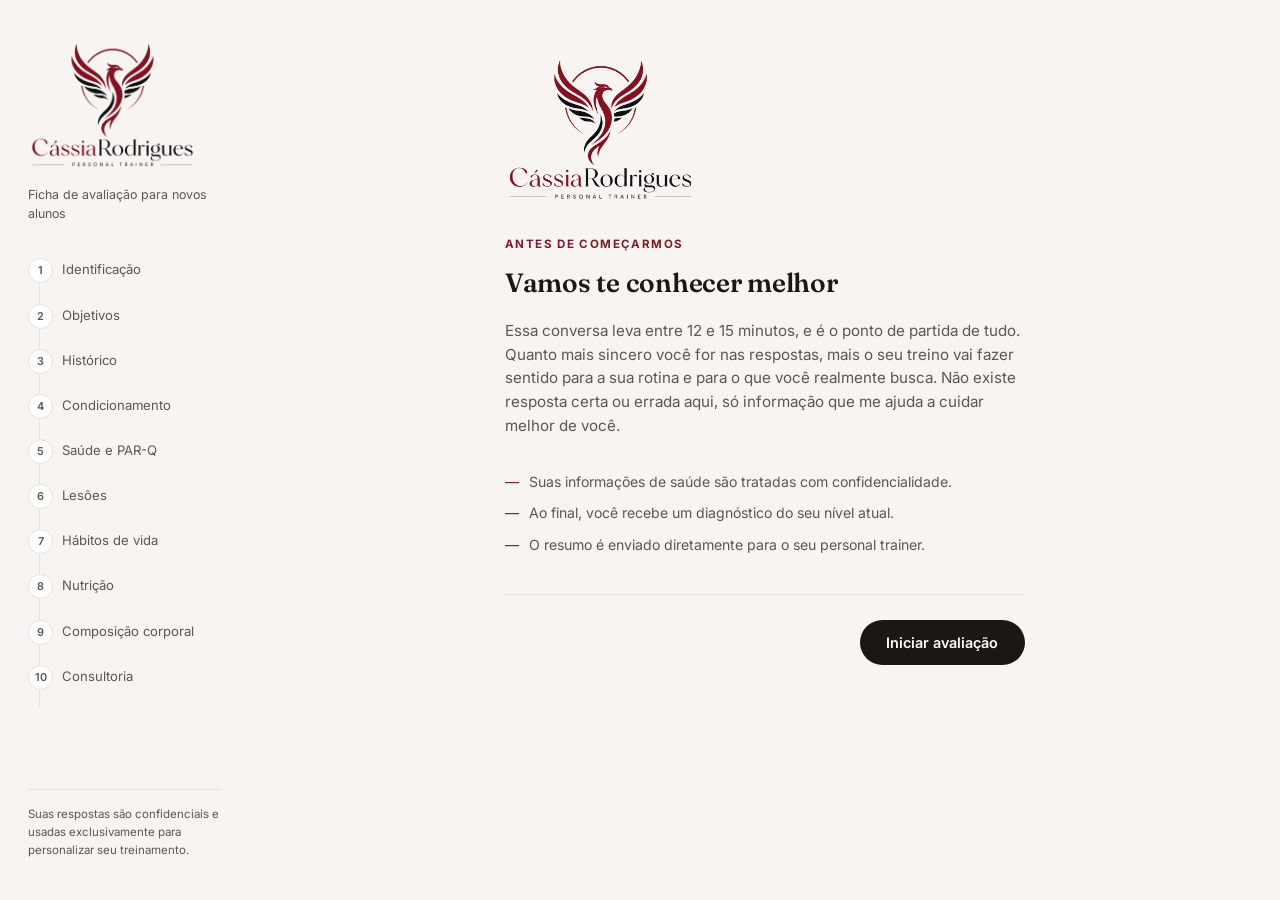
==== commit 0aaeeb93: "Add files via upload" ====
--- a/anamnese.html
+++ b/anamnese.html
@@ -1168,7 +1168,7 @@
   // ======= CONFIGURAÇÃO DO PERSONAL TRAINER =======
   var TRAINER_WHATSAPP = "5591985766547"; // formato: 55 + DDD + número, somente dígitos
   var TRAINER_EMAIL = "cassiarodriguespersonal@gmail.com";
-  var GOOGLE_SHEETS_URL = "https://script.google.com/macros/s/AKfycbwBkH2in7MP_iU1GLeSqgwCaTJ3MIgKNGLgyDdPSAcvYV0WR0id-TM8vWFDS0oX-JqF/exec";
+  var GOOGLE_SHEETS_URL = "https://script.google.com/macros/s/AKfycbwxfWT6FzUK0wD_FiS9yPA6Fxp_2pg2Fox4vffOfd2wAiajbcjLMvJ5ggG1NxkuCFX8/exec";
   // ===================================================
 
   function planilhaConfigurada(){
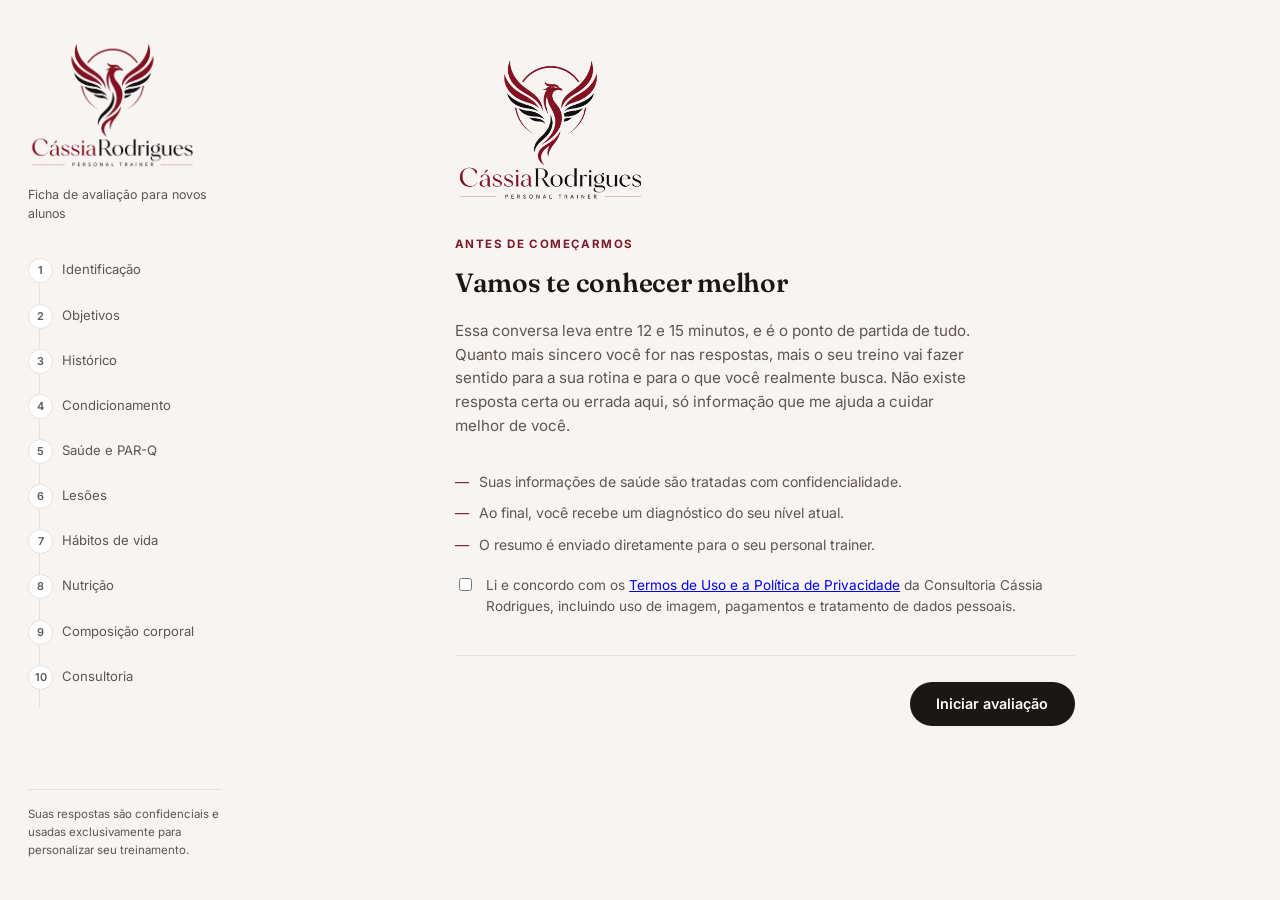
==== commit 8a9ca638: "Add files via upload" ====
--- a/anamnese.html
+++ b/anamnese.html
@@ -426,6 +426,12 @@
           <li>Ao final, você recebe um diagnóstico do seu nível atual.</li>
           <li>O resumo é enviado diretamente para o seu personal trainer.</li>
         </ul>
+        <div class="field" style="margin-top:1.2rem;">
+          <label class="check-term">
+            <input type="checkbox" id="aceiteTermosUso" name="aceiteTermosUso" required>
+            <span>Li e concordo com os <a href="termos-uso.html" target="_blank" rel="noopener">Termos de Uso e a Política de Privacidade</a> da Consultoria Cássia Rodrigues, incluindo uso de imagem, pagamentos e tratamento de dados pessoais.</span>
+          </label>
+        </div>
         <div class="nav-actions" style="justify-content:flex-end;">
           <button type="button" class="btn btn-primary" data-next>Iniciar avaliação</button>
         </div>
@@ -1471,14 +1477,21 @@
     var nivelInfo = calcularNivel();
     var peso = parseFloat(valorInput('peso'));
     var altura = parseFloat(valorInput('altura'));
+    // Se a pessoa digitou a altura em metros (ex.: 1.56) em vez de
+    // centímetros (156), corrige automaticamente para não gerar um IMC
+    // absurdo. Ninguém tem menos de 3 cm de altura, então qualquer valor
+    // abaixo disso só pode ser metros digitados por engano.
+    if (altura && altura < 3) altura = altura * 100;
     var imc = (peso && altura) ? (peso / Math.pow(altura/100, 2)) : null;
     return {
       nome: valorInput('nome') || 'Aluno(a)',
       idade: idadeAPartirDe(valorInput('nascimento')),
+      dataNascimento: valorInput('nascimento'),
       cidadeEstado: valorInput('cidadeEstado'),
       telefone: valorInput('telefone'),
       email: valorInput('email'),
       profissao: valorInput('profissao'),
+      aceiteTermosUso: !!(document.getElementById('aceiteTermosUso') && document.getElementById('aceiteTermosUso').checked),
       trabalhoSentado: valorRadio('trabalhoSentado'),
       trabalhoEmPe: valorRadio('trabalhoEmPe'),
       trabalhoBracal: valorRadio('trabalhoBracal'),
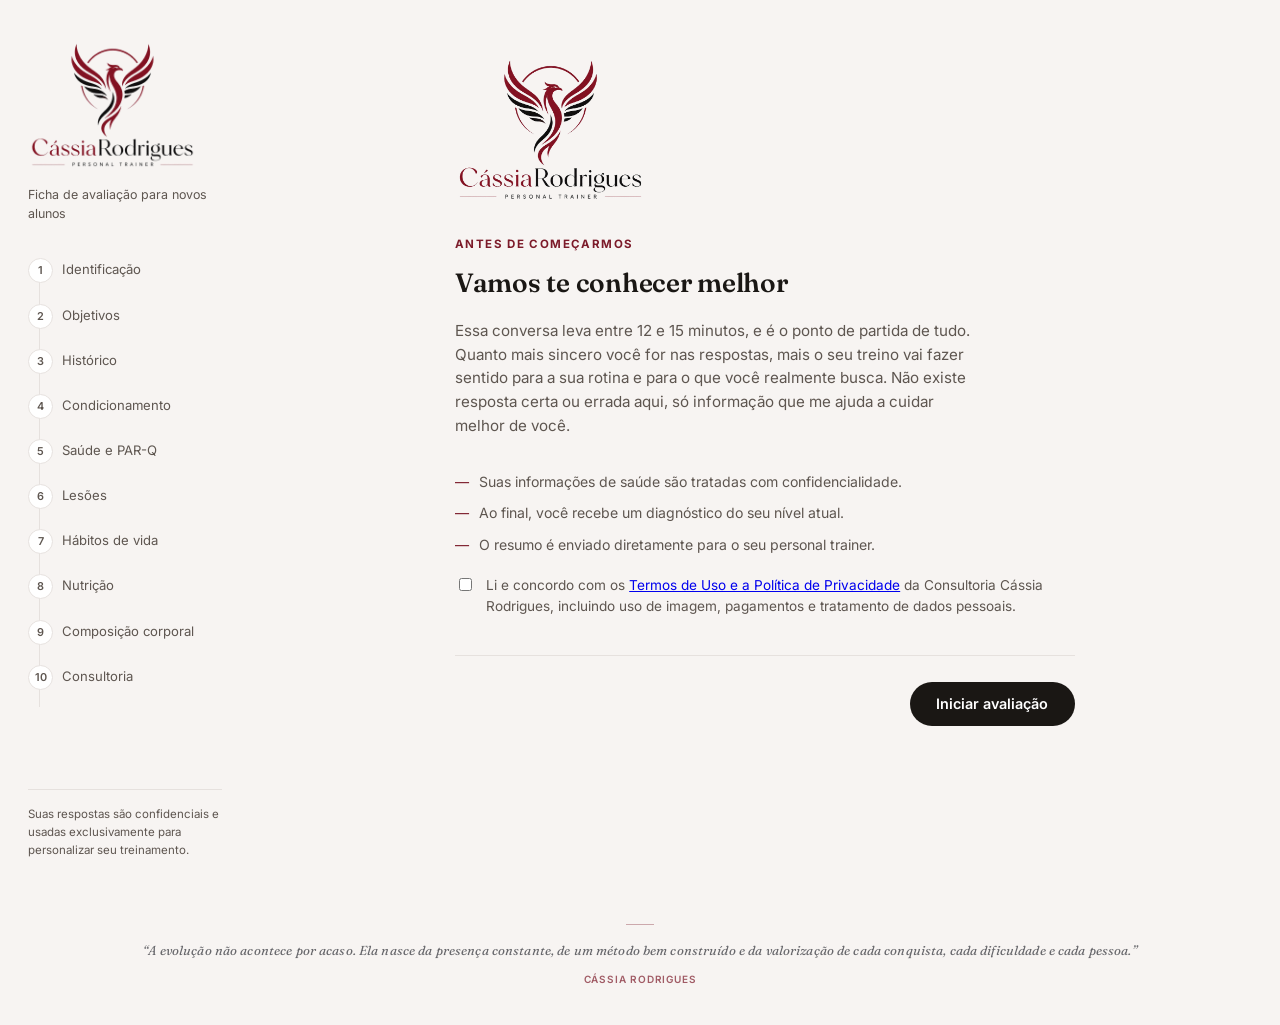
==== commit 87bcefea: "Add files via upload Ajuste" ====
--- a/anamnese.html
+++ b/anamnese.html
@@ -376,6 +376,40 @@
     .stage{ padding: 0; }
     .result-card{ box-shadow:none; border:none; }
   }
+
+  /* ===== SLOGAN RODAPÉ ===== */
+  .slogan-rodape{
+    text-align:center;
+    padding:24px 28px 28px;
+  }
+  .slogan-linha{
+    width:28px; height:1px;
+    background:rgba(124,27,42,.6);
+    margin:0 auto 14px;
+  }
+  .slogan-texto{
+    font-family:'Fraunces',serif;
+    font-style:italic;
+    font-weight:400;
+    font-size:13px;
+    color:rgba(255,255,255,.45);
+    line-height:1.75;
+    letter-spacing:.01em;
+    margin:0;
+  }
+  .slogan-assinatura{
+    margin-top:10px;
+    font-size:10px;
+    color:rgba(124,27,42,.7);
+    letter-spacing:.08em;
+    text-transform:uppercase;
+    font-weight:600;
+  }
+  /* variante clara */
+  .slogan-light .slogan-linha{ background:rgba(124,27,42,.35); }
+  .slogan-light .slogan-texto{ color:#67676B; }
+  .slogan-light .slogan-assinatura{ color:#7C1B2A; opacity:.7; }
+
 </style>
 </head>
 <body>
@@ -426,11 +460,16 @@
           <li>Ao final, você recebe um diagnóstico do seu nível atual.</li>
           <li>O resumo é enviado diretamente para o seu personal trainer.</li>
         </ul>
-        <div class="field" style="margin-top:1.2rem;">
+        <div class="field" style="margin-top:1.2rem;" id="blocoAceiteTermos">
           <label class="check-term">
             <input type="checkbox" id="aceiteTermosUso" name="aceiteTermosUso" required>
             <span>Li e concordo com os <a href="termos-uso.html" target="_blank" rel="noopener">Termos de Uso e a Política de Privacidade</a> da Consultoria Cássia Rodrigues, incluindo uso de imagem, pagamentos e tratamento de dados pessoais.</span>
           </label>
+        </div>
+        <div class="field" style="margin-top:1.2rem; display:none;" id="blocoTermosJaAceitos">
+          <div style="display:flex; gap:.6rem; align-items:center; padding:.8rem 1rem; background:#DEEAE1; color:#3E6650; border-radius:10px; font-size:.85rem;">
+            <span>✓</span><span>Termos de uso e contrato já aceitos. Vamos completar sua ficha.</span>
+          </div>
         </div>
         <div class="nav-actions" style="justify-content:flex-end;">
           <button type="button" class="btn btn-primary" data-next>Iniciar avaliação</button>
@@ -470,7 +509,7 @@
         </div>
 
         <div class="row2">
-          <div class="field">
+          <div class="field" id="campoTelefoneWrap">
             <label class="flabel" for="telefone">Telefone / WhatsApp</label>
             <input type="tel" id="telefone" name="telefone" placeholder="(00) 00000-0000" required>
           </div>
@@ -1176,6 +1215,31 @@
   var TRAINER_EMAIL = "cassiarodriguespersonal@gmail.com";
   var GOOGLE_SHEETS_URL = "https://script.google.com/macros/s/AKfycbwxfWT6FzUK0wD_FiS9yPA6Fxp_2pg2Fox4vffOfd2wAiajbcjLMvJ5ggG1NxkuCFX8/exec";
   // ===================================================
+
+  // Se a aluna chegou aqui vinda do contrato (?id=...), ela já aceitou os
+  // Termos por lá — não faz sentido pedir de novo, e o cadastro já existe,
+  // então a anamnese só precisa completar a ficha dele, não criar um novo.
+  var paramsUrl = new URLSearchParams(window.location.search);
+  var idAlunaPreExistente = paramsUrl.get('id') || '';
+
+  document.addEventListener('DOMContentLoaded', function () {
+    if (idAlunaPreExistente) {
+      var blocoCheckbox = document.getElementById('blocoAceiteTermos');
+      var blocoAviso = document.getElementById('blocoTermosJaAceitos');
+      var campoCheckbox = document.getElementById('aceiteTermosUso');
+      if (blocoCheckbox) blocoCheckbox.style.display = 'none';
+      if (blocoAviso) blocoAviso.style.display = 'block';
+      if (campoCheckbox) campoCheckbox.required = false;
+
+      // Telefone já foi dado no cadastro inicial (quando o ID nasceu) —
+      // não faz sentido pedir de novo. O backend já sabe completar esse
+      // dado sozinho a partir do cadastro, mesmo com o campo vazio aqui.
+      var campoTelefoneWrap = document.getElementById('campoTelefoneWrap');
+      var campoTelefone = document.getElementById('telefone');
+      if (campoTelefoneWrap) campoTelefoneWrap.style.display = 'none';
+      if (campoTelefone) campoTelefone.required = false;
+    }
+  });
 
   function planilhaConfigurada(){
     return GOOGLE_SHEETS_URL && GOOGLE_SHEETS_URL.indexOf('COLE_AQUI') === -1;
@@ -1491,7 +1555,10 @@
       telefone: valorInput('telefone'),
       email: valorInput('email'),
       profissao: valorInput('profissao'),
-      aceiteTermosUso: !!(document.getElementById('aceiteTermosUso') && document.getElementById('aceiteTermosUso').checked),
+      id: idAlunaPreExistente || '',
+      // Se já veio com ID (ou seja, já passou pelo contrato), não manda
+      // aceite de novo — evita gerar um segundo registro de contrato.
+      aceiteTermosUso: idAlunaPreExistente ? false : !!(document.getElementById('aceiteTermosUso') && document.getElementById('aceiteTermosUso').checked),
       trabalhoSentado: valorRadio('trabalhoSentado'),
       trabalhoEmPe: valorRadio('trabalhoEmPe'),
       trabalhoBracal: valorRadio('trabalhoBracal'),
@@ -1644,5 +1711,13 @@
 
 })();
 </script>
+
+<!-- ===== SLOGAN RODAPÉ ===== -->
+<footer class="slogan-rodape slogan-light">
+  <div class="slogan-linha"></div>
+  <blockquote class="slogan-texto">&ldquo;A evolução não acontece por acaso. Ela nasce da presença constante, de um método bem construído e da valorização de cada conquista, cada dificuldade e cada pessoa.&rdquo;</blockquote>
+  <p class="slogan-assinatura">Cássia Rodrigues</p>
+</footer>
+
 </body>
 </html>
